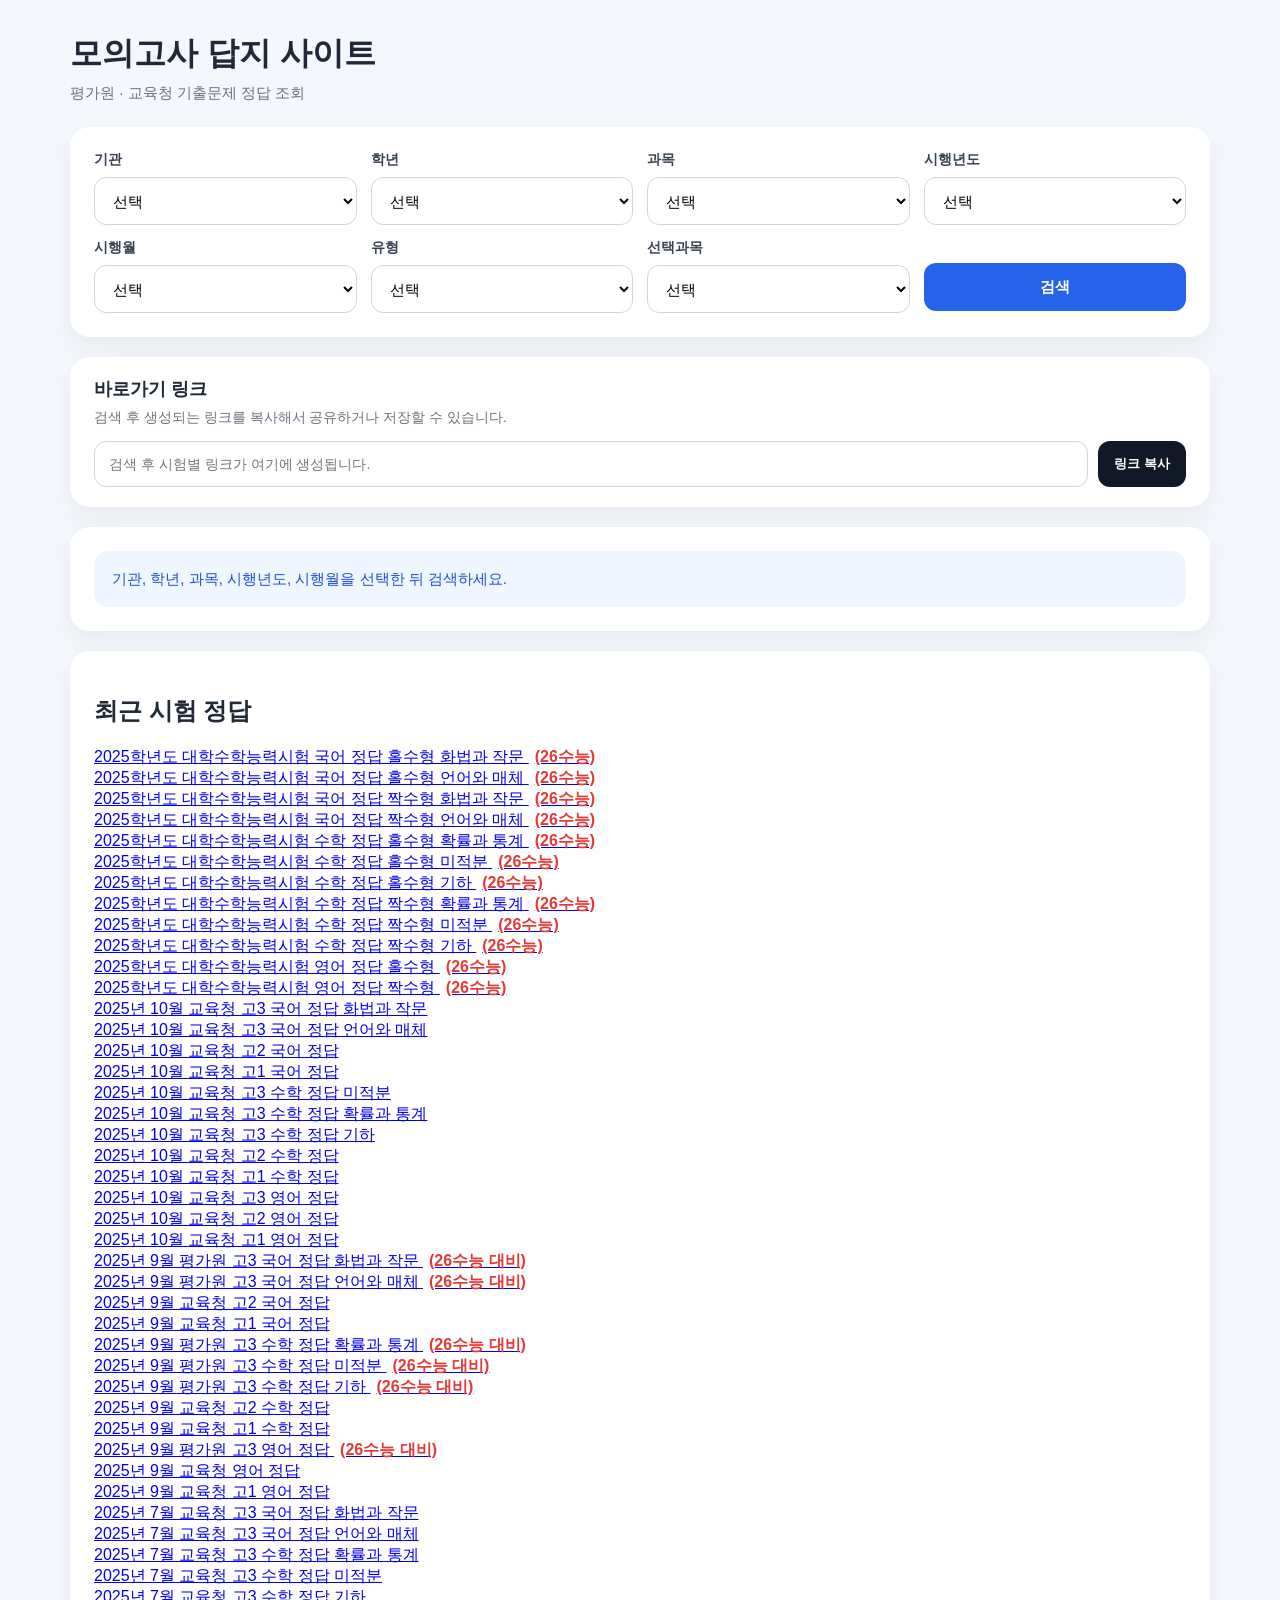
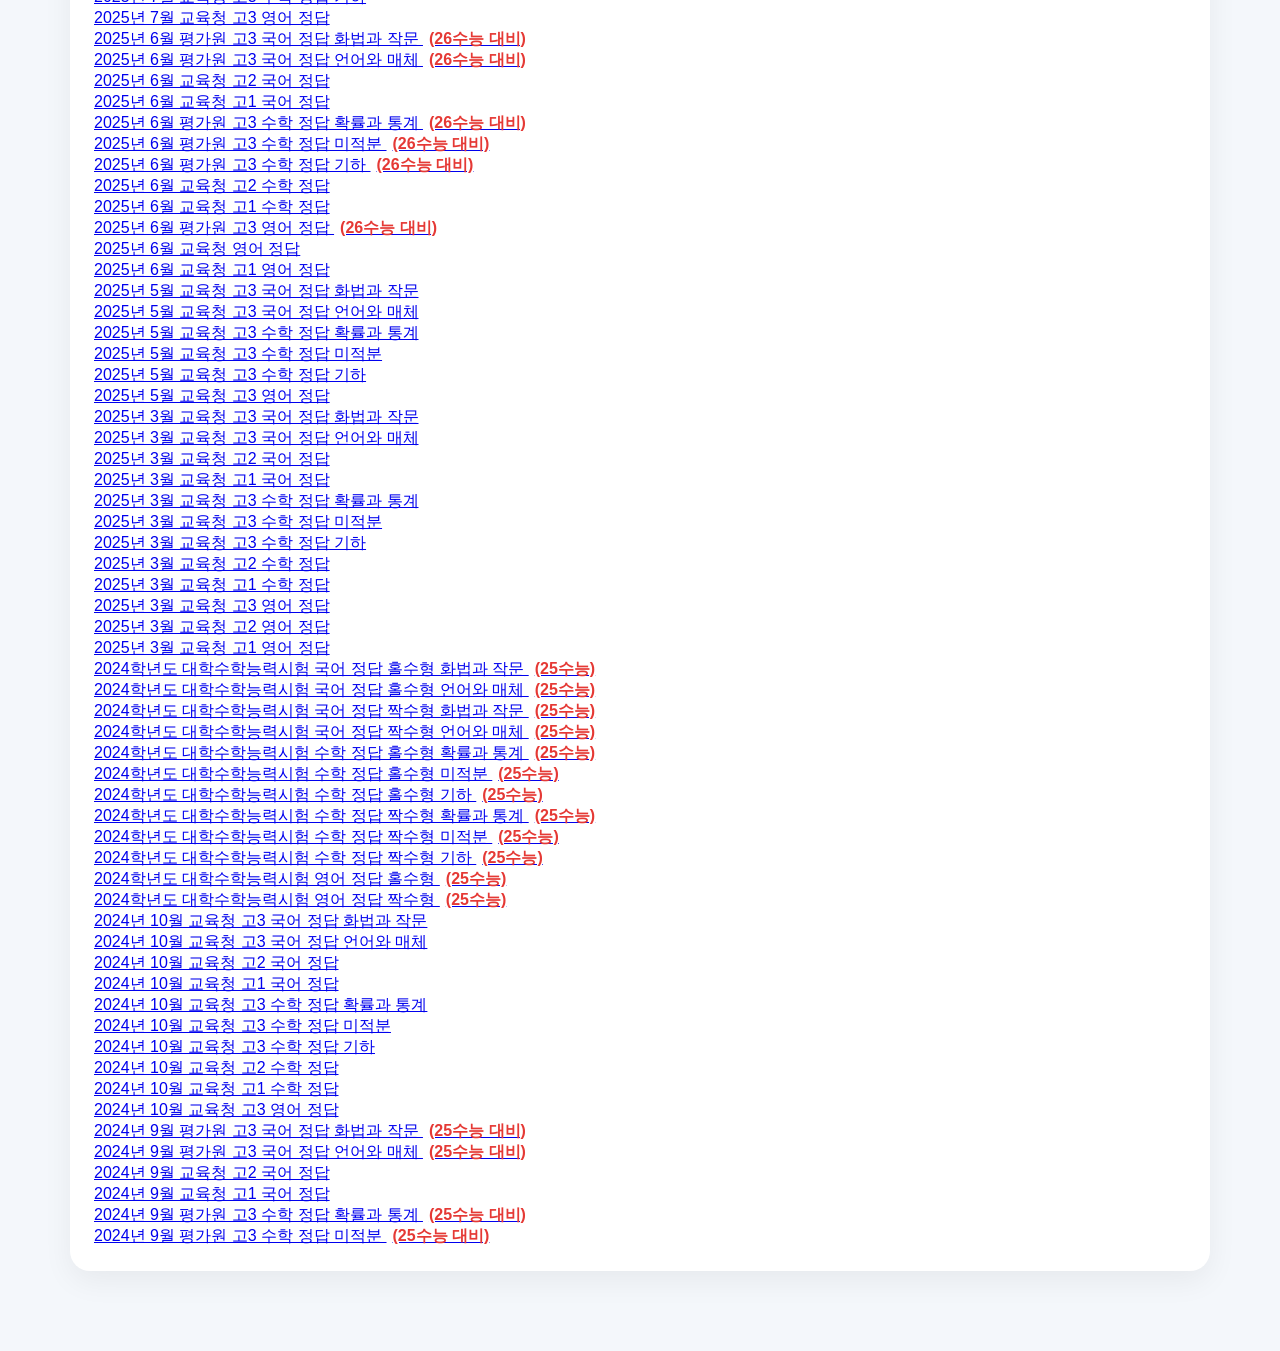
==== index.html @ f676b2b7 "결과 위로 보냄" ====
﻿<!DOCTYPE html>
<html lang="ko">
<head>
  <meta charset="UTF-8" />
  <meta http-equiv="Content-Type" content="text/html; charset=UTF-8" />
  <meta name="viewport" content="width=device-width, initial-scale=1.0" />

  <title>모의고사 답지 사이트</title>
  <meta
    id="metaDescription"
    name="description"
    content="평가원과 교육청 기출문제 정답을 과목, 학년, 시행년도, 시행월별로 확인할 수 있는 사이트"
  />
  <meta name="robots" content="index, follow" />

  <meta property="og:type" content="website" />
  <meta
    property="og:title"
    id="ogTitle"
    content="모의고사 답지 사이트"
  />
  <meta
    property="og:description"
    id="ogDescription"
    content="평가원과 교육청 기출문제 정답을 과목, 학년, 시행년도, 시행월별로 확인할 수 있는 사이트"
  />

  <link rel="stylesheet" href="/style.css" />
</head>
<body>
  <div class="container">
    <header class="header">
      <h1 id="siteTitle">모의고사 답지 사이트</h1>
      <p id="siteSubtitle">평가원 · 교육청 기출문제 정답 조회</p>
    </header>

    <section class="card">
      <div class="filter-grid">
        <div class="field">
          <label for="provider">기관</label>
          <select id="provider">
            <option value="">선택</option>
          </select>
        </div>

        <div class="field">
          <label for="grade">학년</label>
          <select id="grade">
            <option value="">선택</option>
          </select>
        </div>

        <div class="field">
          <label for="subject">과목</label>
          <select id="subject">
            <option value="">선택</option>
          </select>
        </div>

        <div class="field">
          <label for="year">시행년도</label>
          <select id="year">
            <option value="">선택</option>
          </select>
        </div>

        <div class="field">
          <label for="month">시행월</label>
          <select id="month">
            <option value="">선택</option>
          </select>
        </div>

        <div class="field hidden" id="paperTypeField">
          <label for="paperType">유형</label>
          <select id="paperType">
            <option value="">선택</option>
          </select>
        </div>

        <div class="field hidden" id="selectedSubjectField">
          <label for="selectedSubject">선택과목</label>
          <select id="selectedSubject">
            <option value="">선택</option>
          </select>
        </div>

        <div class="field button-field">
          <label>&nbsp;</label>
          <button id="searchBtn">검색</button>
        </div>
      </div>
    </section>

    <section class="card seo-card">
      <h2 class="seo-title">바로가기 링크</h2>
      <p class="seo-desc">
        검색 후 생성되는 링크를 복사해서 공유하거나 저장할 수 있습니다.
      </p>
      <div class="share-box">
        <input
          id="shareUrl"
          type="text"
          readonly
          placeholder="검색 후 시험별 링크가 여기에 생성됩니다."
        />
        <button id="copyUrlBtn" type="button">링크 복사</button>
      </div>
    </section>


    <section class="card">
      <div id="resultArea">
        <div class="message info">
          기관, 학년, 과목, 시행년도, 시행월을 선택한 뒤 검색하세요.
        </div>
      </div>
    </section>

    <section class="card">
      <h2>최근 시험 정답</h2>
      <div id="examLinksList"></div>
    </section>
  </div>

  <script src="/data/kor.js"></script>
  <script src="/data/math.js"></script>
  <script src="/data/eng.js"></script>

  <script src="/data/data.js"></script>
  <script src="/script.js"></script>
</body>
</html>
---- style.css ----
* {
  box-sizing: border-box;
}

body {
  margin: 0;
  font-family: Pretendard, "Noto Sans KR", Arial, sans-serif;
  background: #f4f7fb;
  color: #1f2937;
}

.container {
  max-width: 1180px;
  margin: 0 auto;
  padding: 32px 20px 60px;
}

.header {
  margin-bottom: 24px;
}

.header h1 {
  margin: 0 0 8px;
  font-size: 32px;
  font-weight: 800;
}

.header p {
  margin: 0;
  color: #6b7280;
  font-size: 15px;
}

.card {
  background: #fff;
  border-radius: 20px;
  box-shadow: 0 10px 30px rgba(0, 0, 0, 0.06);
  padding: 24px;
  margin-bottom: 20px;
}

.filter-grid {
  display: grid;
  grid-template-columns: repeat(4, minmax(0, 1fr));
  gap: 14px;
}

.field {
  display: flex;
  flex-direction: column;
  gap: 8px;
}

.field label {
  font-size: 14px;
  font-weight: 700;
  color: #374151;
}

.field select,
.field button {
  height: 48px;
  border-radius: 12px;
  border: 1px solid #d1d5db;
  padding: 0 14px;
  font-size: 15px;
  background: #fff;
}

.field select:focus,
.field button:focus {
  outline: none;
  border-color: #2563eb;
}

.button-field button {
  background: #2563eb;
  color: #fff;
  font-weight: 700;
  border: none;
  cursor: pointer;
  transition: background 0.2s ease;
}

.button-field button:hover {
  background: #1d4ed8;
}

.hidden {
  display: none !important;
}

.message {
  padding: 16px 18px;
  border-radius: 14px;
  font-size: 15px;
  line-height: 1.6;
}

.message.info {
  background: #eff6ff;
  color: #1d4ed8;
}

.message.error {
  background: #fef2f2;
  color: #dc2626;
}

.result-title {
  margin: 0 0 10px;
  font-size: 26px;
  font-weight: 800;
}

.result-subtitle {
  margin: 0 0 18px;
  color: #6b7280;
  font-size: 15px;
}

.meta {
  display: flex;
  flex-wrap: wrap;
  gap: 10px;
  margin-bottom: 20px;
}

.meta span {
  background: #eef2ff;
  color: #3730a3;
  padding: 8px 12px;
  border-radius: 999px;
  font-size: 14px;
  font-weight: 700;
}

.answer-section h3 {
  margin: 0 0 12px;
  font-size: 18px;
}

.answer-grid {
  display: grid;
  grid-template-columns: repeat(auto-fit, minmax(230px, 1fr));
  gap: 14px;
}

.answer-table-wrap {
  background: #f9fafb;
  border: 1px solid #e5e7eb;
  border-radius: 14px;
  padding: 12px;
}

table {
  width: 100%;
  border-collapse: collapse;
  table-layout: fixed;
}

th,
td {
  border: 1px solid #d1d5db;
  text-align: center;
  padding: 10px 6px;
  font-size: 14px;
}

th {
  background: #e5edff;
  font-weight: 800;
}

td {
  background: #fff;
  font-weight: 700;
}

.admin-box {
  margin-top: 20px;
  padding: 16px;
  background: #f9fafb;
  border: 1px dashed #cbd5e1;
  border-radius: 14px;
}

.admin-box h4 {
  margin: 0 0 10px;
  font-size: 16px;
}

.admin-box pre {
  margin: 0;
  white-space: pre-wrap;
  word-break: break-word;
  font-size: 13px;
  line-height: 1.6;
  color: #334155;
}

@media (max-width: 980px) {
  .filter-grid {
    grid-template-columns: repeat(2, minmax(0, 1fr));
  }
}

@media (max-width: 640px) {
  .filter-grid {
    grid-template-columns: 1fr;
  }

  .header h1 {
    font-size: 28px;
  }

  .result-title {
    font-size: 22px;
  }
}
.seo-card {
  padding-top: 20px;
  padding-bottom: 20px;
}

.seo-title {
  margin: 0 0 8px;
  font-size: 18px;
  font-weight: 800;
}

.seo-desc {
  margin: 0 0 14px;
  color: #6b7280;
  font-size: 14px;
}

.share-box {
  display: flex;
  gap: 10px;
  align-items: center;
}

.share-box input {
  flex: 1;
  height: 46px;
  border-radius: 12px;
  border: 1px solid #d1d5db;
  padding: 0 14px;
  font-size: 14px;
  background: #fff;
}

.share-box button {
  height: 46px;
  border: none;
  border-radius: 12px;
  padding: 0 16px;
  background: #111827;
  color: #fff;
  font-weight: 700;
  cursor: pointer;
}

.share-box button:hover {
  opacity: 0.92;
}

@media (max-width: 640px) {
  .share-box {
    flex-direction: column;
    align-items: stretch;
  }

  .share-box button {
    width: 100%;
  }
}

.exam-badge{
  color:#e53935;
  font-weight:700;
  margin-left:10px;
  font-size:0.9em;
}

.exam-badge-red {
  color: #e53935;
  font-weight: 600;
  margin-left: 6px;
}
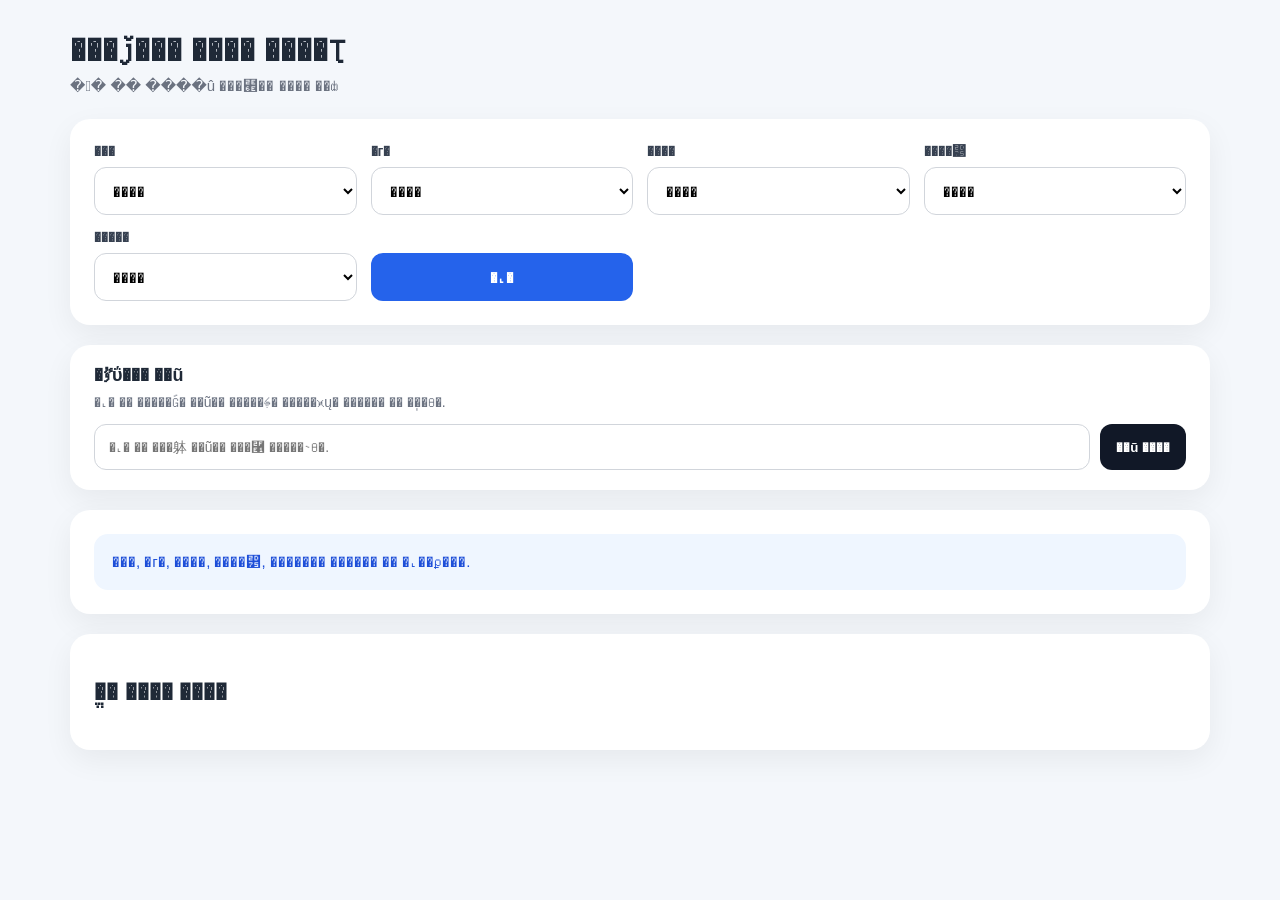
==== commit 9d106b46: "JSON-LD" ====
--- a/index.html
+++ b/index.html
@@ -1,133 +1,129 @@
-﻿<!DOCTYPE html>
+<!DOCTYPE html>
 <html lang="ko">
 <head>
   <meta charset="UTF-8" />
   <meta http-equiv="Content-Type" content="text/html; charset=UTF-8" />
   <meta name="viewport" content="width=device-width, initial-scale=1.0" />
 
-  <title>모의고사 답지 사이트</title>
+  <title>���ǰ��� ���� ����Ʈ</title>
   <meta
     id="metaDescription"
     name="description"
-    content="평가원과 교육청 기출문제 정답을 과목, 학년, 시행년도, 시행월별로 확인할 수 있는 사이트"
+    content="�򰡿��� ����û ���⹮�� ������ ����, �г�, ����⵵, ��������� Ȯ���� �� �ִ� ����Ʈ"
   />
   <meta name="robots" content="index, follow" />
 
   <meta property="og:type" content="website" />
+  <script id="structuredData" type="application/ld+json"></script>
   <meta
     property="og:title"
     id="ogTitle"
-    content="모의고사 답지 사이트"
+    content="���ǰ��� ���� ����Ʈ"
   />
   <meta
     property="og:description"
     id="ogDescription"
-    content="평가원과 교육청 기출문제 정답을 과목, 학년, 시행년도, 시행월별로 확인할 수 있는 사이트"
+    content="�򰡿��� ����û ���⹮�� ������ ����, �г�, ����⵵, ��������� Ȯ���� �� �ִ� ����Ʈ"
   />
 
-  <link rel="stylesheet" href="/style.css" />
+  <link rel="stylesheet" href="style.css" />
 </head>
 <body>
   <div class="container">
     <header class="header">
-      <h1 id="siteTitle">모의고사 답지 사이트</h1>
-      <p id="siteSubtitle">평가원 · 교육청 기출문제 정답 조회</p>
+      <h1 id="siteTitle">���ǰ��� ���� ����Ʈ</h1>
+      <p id="siteSubtitle">�򰡿� �� ����û ���⹮�� ���� ��ȸ</p>
     </header>
 
     <section class="card">
       <div class="filter-grid">
         <div class="field">
-          <label for="provider">기관</label>
+          <label for="provider">���</label>
           <select id="provider">
-            <option value="">선택</option>
+            <option value="">����</option>
           </select>
         </div>
 
         <div class="field">
-          <label for="grade">학년</label>
+          <label for="grade">�г�</label>
           <select id="grade">
-            <option value="">선택</option>
+            <option value="">����</option>
           </select>
         </div>
 
         <div class="field">
-          <label for="subject">과목</label>
+          <label for="subject">����</label>
           <select id="subject">
-            <option value="">선택</option>
+            <option value="">����</option>
           </select>
         </div>
 
         <div class="field">
-          <label for="year">시행년도</label>
+          <label for="year">����⵵</label>
           <select id="year">
-            <option value="">선택</option>
+            <option value="">����</option>
           </select>
         </div>
 
         <div class="field">
-          <label for="month">시행월</label>
+          <label for="month">�����</label>
           <select id="month">
-            <option value="">선택</option>
+            <option value="">����</option>
           </select>
         </div>
 
         <div class="field hidden" id="paperTypeField">
-          <label for="paperType">유형</label>
+          <label for="paperType">����</label>
           <select id="paperType">
-            <option value="">선택</option>
+            <option value="">����</option>
           </select>
         </div>
 
         <div class="field hidden" id="selectedSubjectField">
-          <label for="selectedSubject">선택과목</label>
+          <label for="selectedSubject">���ð���</label>
           <select id="selectedSubject">
-            <option value="">선택</option>
+            <option value="">����</option>
           </select>
         </div>
 
         <div class="field button-field">
           <label>&nbsp;</label>
-          <button id="searchBtn">검색</button>
+          <button id="searchBtn">�˻�</button>
         </div>
       </div>
     </section>
 
     <section class="card seo-card">
-      <h2 class="seo-title">바로가기 링크</h2>
+      <h2 class="seo-title">�ٷΰ��� ��ũ</h2>
       <p class="seo-desc">
-        검색 후 생성되는 링크를 복사해서 공유하거나 저장할 수 있습니다.
+        �˻� �� �����Ǵ� ��ũ�� �����ؼ� �����ϰų� ������ �� �ֽ��ϴ�.
       </p>
       <div class="share-box">
         <input
           id="shareUrl"
           type="text"
           readonly
-          placeholder="검색 후 시험별 링크가 여기에 생성됩니다."
+          placeholder="�˻� �� ���躰 ��ũ�� ���⿡ �����˴ϴ�."
         />
-        <button id="copyUrlBtn" type="button">링크 복사</button>
+        <button id="copyUrlBtn" type="button">��ũ ����</button>
       </div>
     </section>
-
 
     <section class="card">
       <div id="resultArea">
         <div class="message info">
-          기관, 학년, 과목, 시행년도, 시행월을 선택한 뒤 검색하세요.
+          ���, �г�, ����, ����⵵, ������� ������ �� �˻��ϼ���.
         </div>
       </div>
     </section>
 
     <section class="card">
-      <h2>최근 시험 정답</h2>
+      <h2>�ֱ� ���� ����</h2>
       <div id="examLinksList"></div>
     </section>
   </div>
 
-  <script src="/data/kor.js"></script>
-  <script src="/data/math.js"></script>
-  <script src="/data/eng.js"></script>
-
-  <script src="/data/data.js"></script>
-  <script src="/script.js"></script>
+  <script src="data.js"></script>
+  <script src="script.js"></script>
 </body>
 </html>
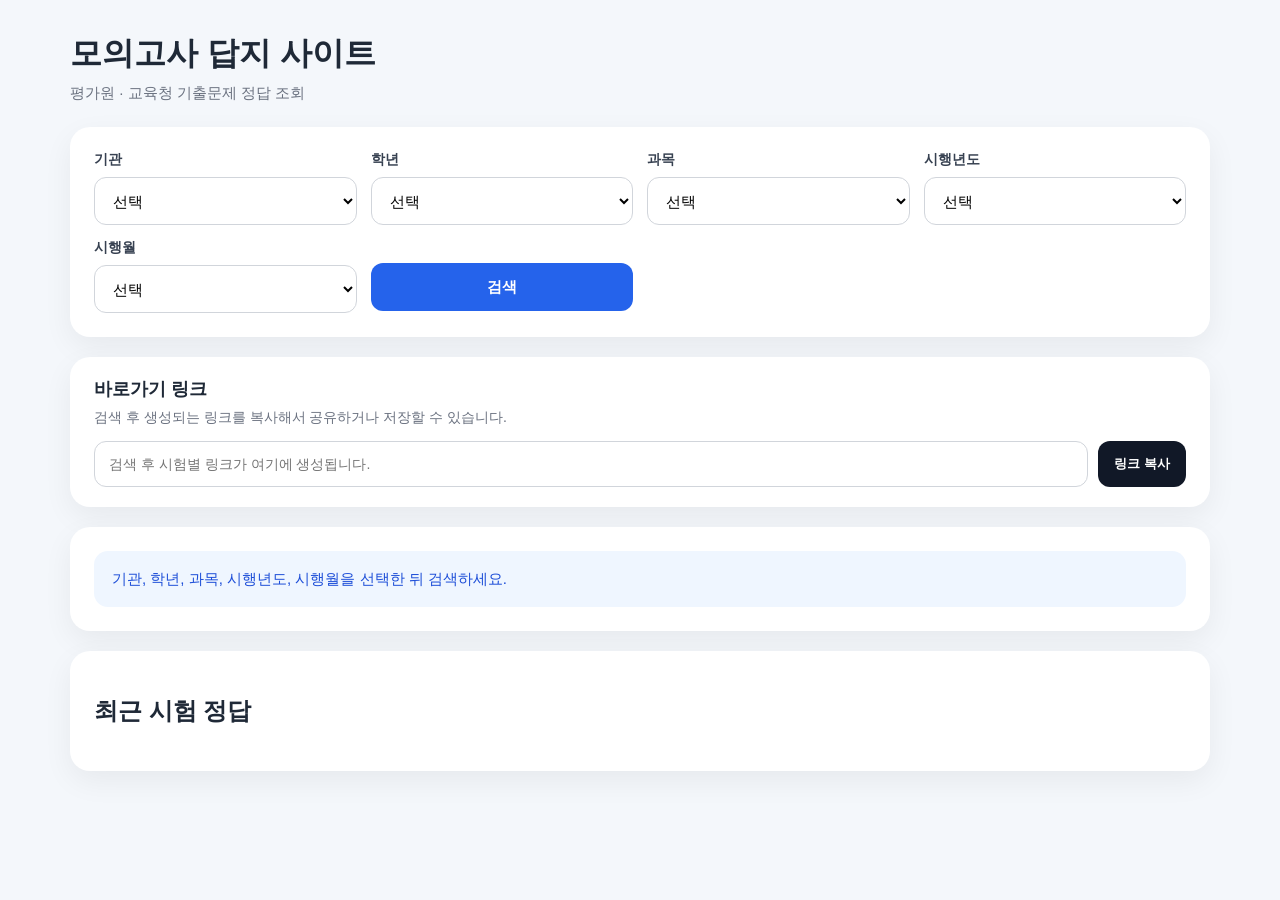
==== commit 8eb19b5e: "글자 깨짐 완화" ====
--- a/index.html
+++ b/index.html
@@ -1,15 +1,15 @@
-<!DOCTYPE html>
+﻿<!DOCTYPE html>
 <html lang="ko">
 <head>
   <meta charset="UTF-8" />
   <meta http-equiv="Content-Type" content="text/html; charset=UTF-8" />
   <meta name="viewport" content="width=device-width, initial-scale=1.0" />
 
-  <title>���ǰ��� ���� ����Ʈ</title>
+  <title>모의고사 답지 사이트</title>
   <meta
     id="metaDescription"
     name="description"
-    content="�򰡿��� ����û ���⹮�� ������ ����, �г�, ����⵵, ��������� Ȯ���� �� �ִ� ����Ʈ"
+    content="평가원과 교육청 기출문제 정답을 과목, 학년, 시행년도, 시행월별로 확인할 수 있는 사이트"
   />
   <meta name="robots" content="index, follow" />
 
@@ -18,12 +18,12 @@
   <meta
     property="og:title"
     id="ogTitle"
-    content="���ǰ��� ���� ����Ʈ"
+    content="모의고사 답지 사이트"
   />
   <meta
     property="og:description"
     id="ogDescription"
-    content="�򰡿��� ����û ���⹮�� ������ ����, �г�, ����⵵, ��������� Ȯ���� �� �ִ� ����Ʈ"
+    content="평가원과 교육청 기출문제 정답을 과목, 학년, 시행년도, 시행월별로 확인할 수 있는 사이트"
   />
 
   <link rel="stylesheet" href="style.css" />
@@ -31,94 +31,94 @@
 <body>
   <div class="container">
     <header class="header">
-      <h1 id="siteTitle">���ǰ��� ���� ����Ʈ</h1>
-      <p id="siteSubtitle">�򰡿� �� ����û ���⹮�� ���� ��ȸ</p>
+      <h1 id="siteTitle">모의고사 답지 사이트</h1>
+      <p id="siteSubtitle">평가원 · 교육청 기출문제 정답 조회</p>
     </header>
 
     <section class="card">
       <div class="filter-grid">
         <div class="field">
-          <label for="provider">���</label>
+          <label for="provider">기관</label>
           <select id="provider">
-            <option value="">����</option>
+            <option value="">선택</option>
           </select>
         </div>
 
         <div class="field">
-          <label for="grade">�г�</label>
+          <label for="grade">학년</label>
           <select id="grade">
-            <option value="">����</option>
+            <option value="">선택</option>
           </select>
         </div>
 
         <div class="field">
-          <label for="subject">����</label>
+          <label for="subject">과목</label>
           <select id="subject">
-            <option value="">����</option>
+            <option value="">선택</option>
           </select>
         </div>
 
         <div class="field">
-          <label for="year">����⵵</label>
+          <label for="year">시행년도</label>
           <select id="year">
-            <option value="">����</option>
+            <option value="">선택</option>
           </select>
         </div>
 
         <div class="field">
-          <label for="month">�����</label>
+          <label for="month">시행월</label>
           <select id="month">
-            <option value="">����</option>
+            <option value="">선택</option>
           </select>
         </div>
 
         <div class="field hidden" id="paperTypeField">
-          <label for="paperType">����</label>
+          <label for="paperType">유형</label>
           <select id="paperType">
-            <option value="">����</option>
+            <option value="">선택</option>
           </select>
         </div>
 
         <div class="field hidden" id="selectedSubjectField">
-          <label for="selectedSubject">���ð���</label>
+          <label for="selectedSubject">선택과목</label>
           <select id="selectedSubject">
-            <option value="">����</option>
+            <option value="">선택</option>
           </select>
         </div>
 
         <div class="field button-field">
           <label>&nbsp;</label>
-          <button id="searchBtn">�˻�</button>
+          <button id="searchBtn">검색</button>
         </div>
       </div>
     </section>
 
     <section class="card seo-card">
-      <h2 class="seo-title">�ٷΰ��� ��ũ</h2>
+      <h2 class="seo-title">바로가기 링크</h2>
       <p class="seo-desc">
-        �˻� �� �����Ǵ� ��ũ�� �����ؼ� �����ϰų� ������ �� �ֽ��ϴ�.
+        검색 후 생성되는 링크를 복사해서 공유하거나 저장할 수 있습니다.
       </p>
       <div class="share-box">
         <input
           id="shareUrl"
           type="text"
           readonly
-          placeholder="�˻� �� ���躰 ��ũ�� ���⿡ �����˴ϴ�."
+          placeholder="검색 후 시험별 링크가 여기에 생성됩니다."
         />
-        <button id="copyUrlBtn" type="button">��ũ ����</button>
+        <button id="copyUrlBtn" type="button">링크 복사</button>
       </div>
     </section>
 
     <section class="card">
       <div id="resultArea">
         <div class="message info">
-          ���, �г�, ����, ����⵵, ������� ������ �� �˻��ϼ���.
+          기관, 학년, 과목, 시행년도, 시행월을 선택한 뒤 검색하세요.
         </div>
       </div>
     </section>
 
     <section class="card">
-      <h2>�ֱ� ���� ����</h2>
+      <h2>최근 시험 정답</h2>
       <div id="examLinksList"></div>
     </section>
   </div>
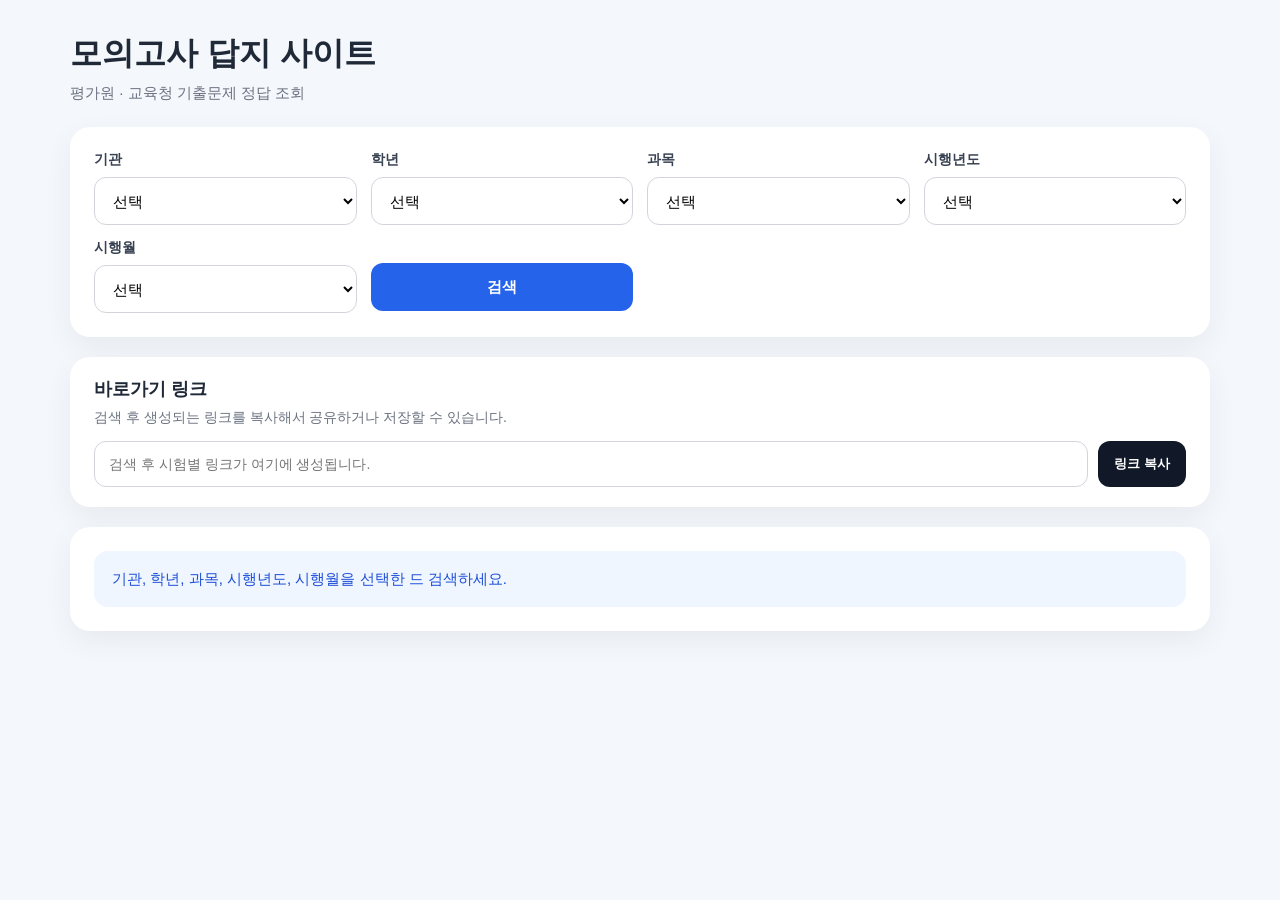
==== commit 11765b1c: "선택지 안보이는 문제" ====
--- a/index.html
+++ b/index.html
@@ -5,25 +5,24 @@
   <meta http-equiv="Content-Type" content="text/html; charset=UTF-8" />
   <meta name="viewport" content="width=device-width, initial-scale=1.0" />
 
-  <title>모의고사 답지 사이트</title>
+  <title>&#47784;&#51032;&#44256;&#49324; &#45813;&#51648; &#49324;&#51060;&#53944;</title>
   <meta
     id="metaDescription"
     name="description"
-    content="평가원과 교육청 기출문제 정답을 과목, 학년, 시행년도, 시행월별로 확인할 수 있는 사이트"
+    content="&#54217;&#44032;&#50896;&#44284; &#44368;&#50977;&#52397; &#44592;&#52636;&#47928;&#51228; &#51221;&#45813;&#51012; &#44284;&#47785;, &#54617;&#45380;, &#49884;&#54665;&#45380;&#46020;, &#49884;&#54665;&#50900;&#48324;&#47196; &#54869;&#51064;&#54624; &#49688; &#51080;&#45716; &#49324;&#51060;&#53944;"
   />
   <meta name="robots" content="index, follow" />
 
   <meta property="og:type" content="website" />
-  <script id="structuredData" type="application/ld+json"></script>
   <meta
     property="og:title"
     id="ogTitle"
-    content="모의고사 답지 사이트"
+    content="&#47784;&#51032;&#44256;&#49324; &#45813;&#51648; &#49324;&#51060;&#53944;"
   />
   <meta
     property="og:description"
     id="ogDescription"
-    content="평가원과 교육청 기출문제 정답을 과목, 학년, 시행년도, 시행월별로 확인할 수 있는 사이트"
+    content="&#54217;&#44032;&#50896;&#44284; &#44368;&#50977;&#52397; &#44592;&#52636;&#47928;&#51228; &#51221;&#45813;&#51012; &#44284;&#47785;, &#54617;&#45380;, &#49884;&#54665;&#45380;&#46020;, &#49884;&#54665;&#50900;&#48324;&#47196; &#54869;&#51064;&#54624; &#49688; &#51080;&#45716; &#49324;&#51060;&#53944;"
   />
 
   <link rel="stylesheet" href="style.css" />
@@ -31,98 +30,96 @@
 <body>
   <div class="container">
     <header class="header">
-      <h1 id="siteTitle">모의고사 답지 사이트</h1>
-      <p id="siteSubtitle">평가원 · 교육청 기출문제 정답 조회</p>
+      <h1 id="siteTitle">&#47784;&#51032;&#44256;&#49324; &#45813;&#51648; &#49324;&#51060;&#53944;</h1>
+      <p id="siteSubtitle">&#54217;&#44032;&#50896; &#183; &#44368;&#50977;&#52397; &#44592;&#52636;&#47928;&#51228; &#51221;&#45813; &#51312;&#54924;</p>
     </header>
 
     <section class="card">
       <div class="filter-grid">
         <div class="field">
-          <label for="provider">기관</label>
+          <label for="provider">&#44592;&#44288;</label>
           <select id="provider">
-            <option value="">선택</option>
+            <option value="">&#49440;&#53469;</option>
           </select>
         </div>
 
         <div class="field">
-          <label for="grade">학년</label>
+          <label for="grade">&#54617;&#45380;</label>
           <select id="grade">
-            <option value="">선택</option>
+            <option value="">&#49440;&#53469;</option>
           </select>
         </div>
 
         <div class="field">
-          <label for="subject">과목</label>
+          <label for="subject">&#44284;&#47785;</label>
           <select id="subject">
-            <option value="">선택</option>
+            <option value="">&#49440;&#53469;</option>
           </select>
         </div>
 
         <div class="field">
-          <label for="year">시행년도</label>
+          <label for="year">&#49884;&#54665;&#45380;&#46020;</label>
           <select id="year">
-            <option value="">선택</option>
+            <option value="">&#49440;&#53469;</option>
           </select>
         </div>
 
         <div class="field">
-          <label for="month">시행월</label>
+          <label for="month">&#49884;&#54665;&#50900;</label>
           <select id="month">
-            <option value="">선택</option>
+            <option value="">&#49440;&#53469;</option>
           </select>
         </div>
 
         <div class="field hidden" id="paperTypeField">
-          <label for="paperType">유형</label>
+          <label for="paperType">&#50976;&#54805;</label>
           <select id="paperType">
-            <option value="">선택</option>
+            <option value="">&#49440;&#53469;</option>
           </select>
         </div>
 
         <div class="field hidden" id="selectedSubjectField">
-          <label for="selectedSubject">선택과목</label>
+          <label for="selectedSubject">&#49440;&#53469;&#44284;&#47785;</label>
           <select id="selectedSubject">
-            <option value="">선택</option>
+            <option value="">&#49440;&#53469;</option>
           </select>
         </div>
 
         <div class="field button-field">
           <label>&nbsp;</label>
-          <button id="searchBtn">검색</button>
+          <button id="searchBtn">&#44160;&#49353;</button>
         </div>
       </div>
     </section>
 
     <section class="card seo-card">
-      <h2 class="seo-title">바로가기 링크</h2>
+      <h2 class="seo-title">&#48148;&#47196;&#44032;&#44592; &#47553;&#53356;</h2>
       <p class="seo-desc">
-        검색 후 생성되는 링크를 복사해서 공유하거나 저장할 수 있습니다.
+        &#44160;&#49353; &#54980; &#49373;&#49457;&#46104;&#45716; &#47553;&#53356;&#47484; &#48373;&#49324;&#54644;&#49436; &#44277;&#50976;&#54616;&#44144;&#45208; &#51200;&#51109;&#54624; &#49688; &#51080;&#49845;&#45768;&#45796;.
       </p>
       <div class="share-box">
         <input
           id="shareUrl"
           type="text"
           readonly
-          placeholder="검색 후 시험별 링크가 여기에 생성됩니다."
+          placeholder="&#44160;&#49353; &#54980; &#49884;&#54744;&#48324; &#47553;&#53356;&#44032; &#50668;&#44592;&#50640; &#49373;&#49457;&#46121;&#45768;&#45796;."
         />
-        <button id="copyUrlBtn" type="button">링크 복사</button>
+        <button id="copyUrlBtn" type="button">&#47553;&#53356; &#48373;&#49324;</button>
       </div>
     </section>
 
     <section class="card">
       <div id="resultArea">
         <div class="message info">
-          기관, 학년, 과목, 시행년도, 시행월을 선택한 뒤 검색하세요.
+          &#44592;&#44288;, &#54617;&#45380;, &#44284;&#47785;, &#49884;&#54665;&#45380;&#46020;, &#49884;&#54665;&#50900;&#51012; &#49440;&#53469;&#54620; &#46300; &#44160;&#49353;&#54616;&#49464;&#50836;.
         </div>
       </div>
     </section>
-
-    <section class="card">
-      <h2>최근 시험 정답</h2>
-      <div id="examLinksList"></div>
-    </section>
   </div>
 
+  <script src="korData.js"></script>
+  <script src="mathData.js"></script>
+  <script src="engData.js"></script>
   <script src="data.js"></script>
   <script src="script.js"></script>
 </body>
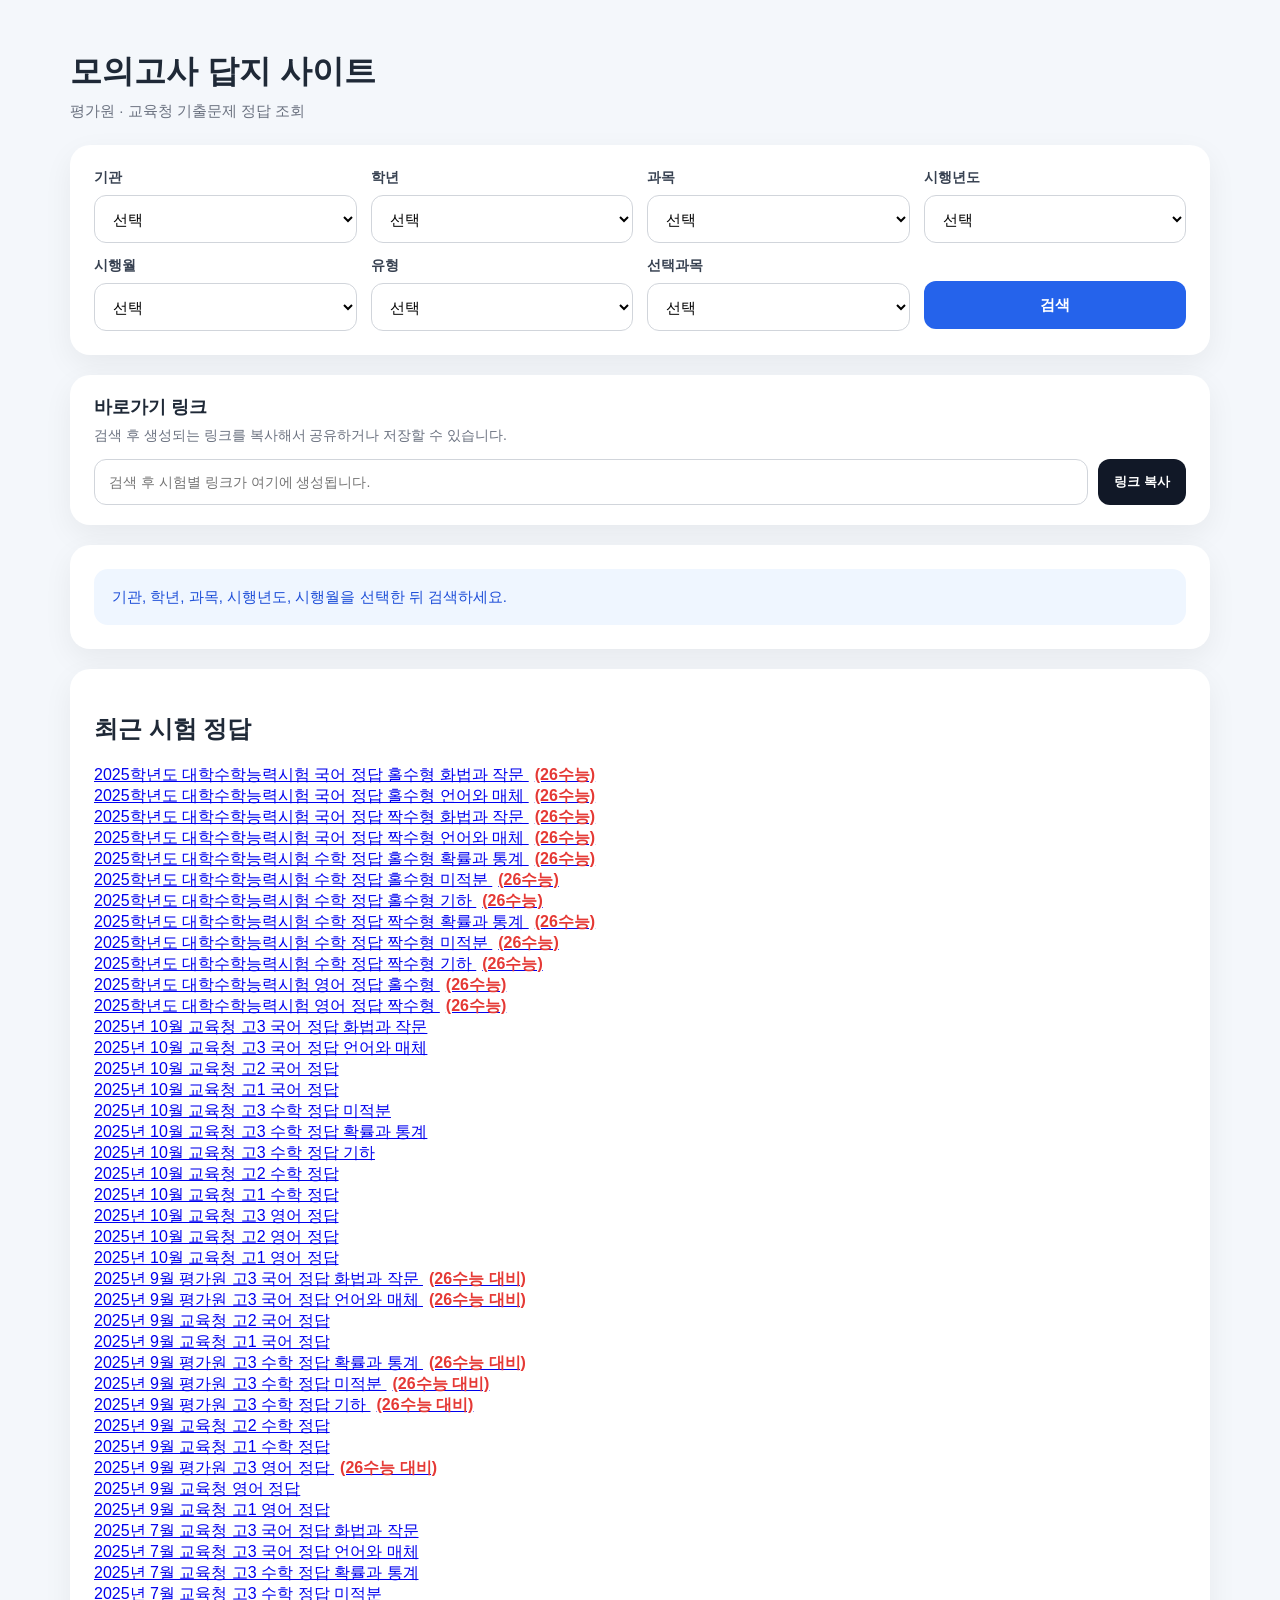
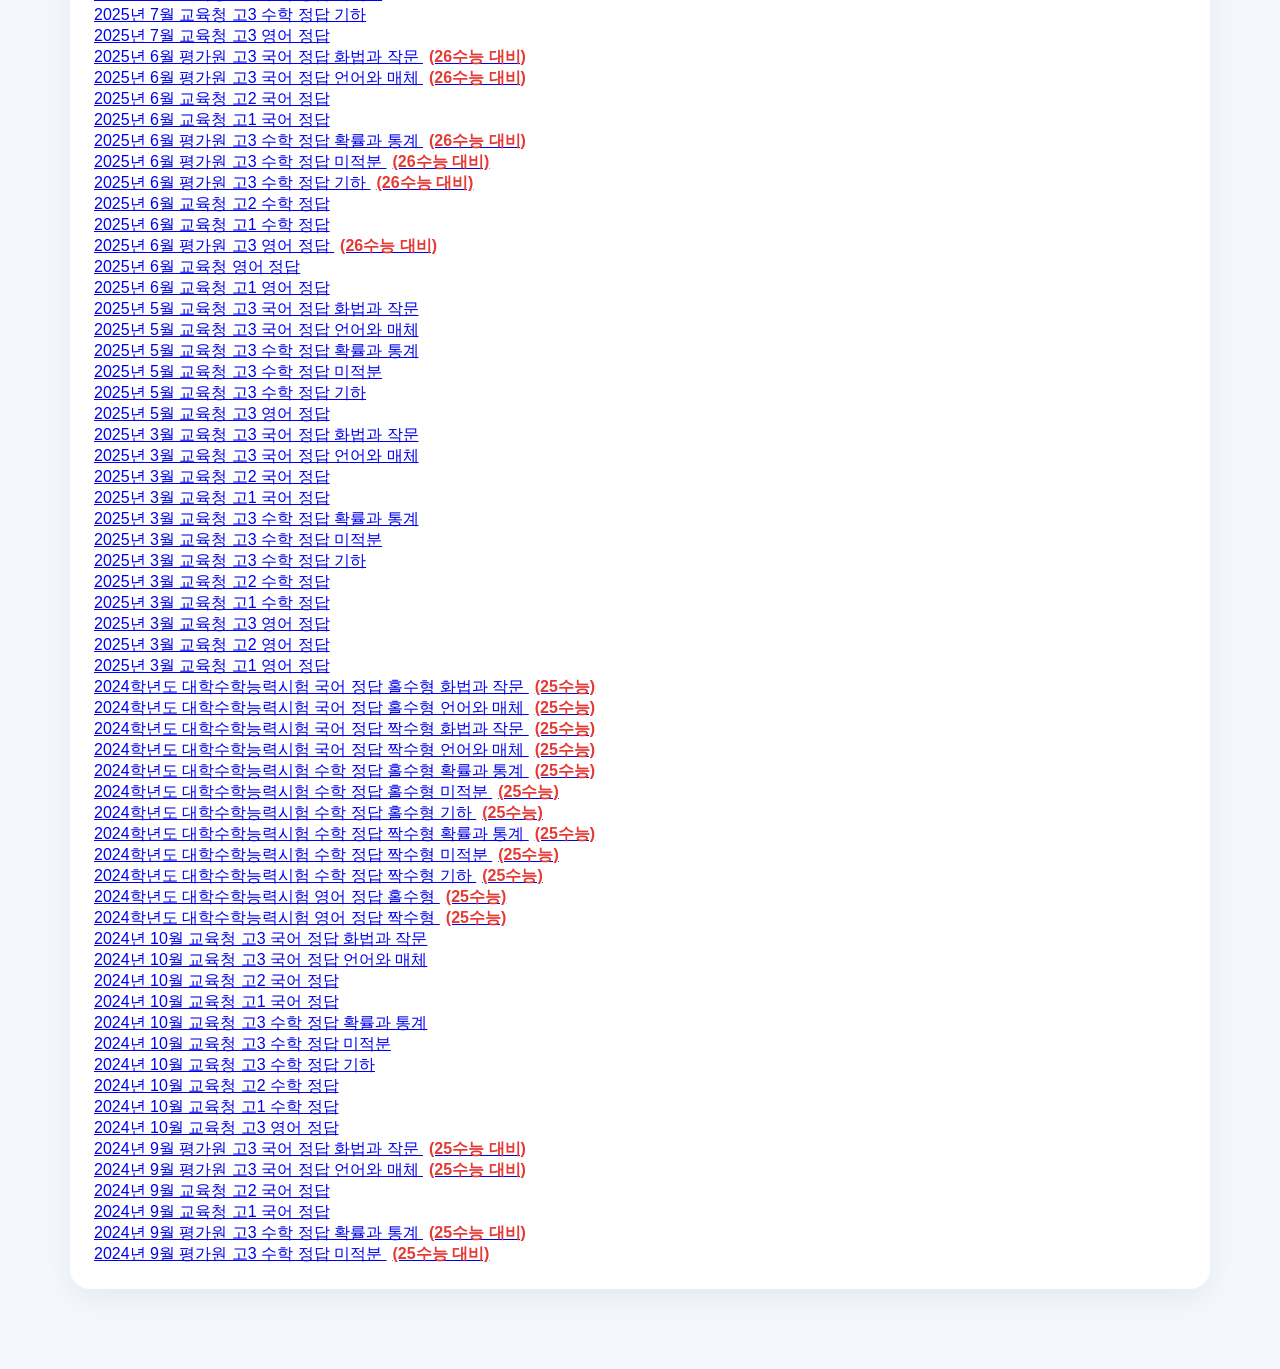
==== commit 14e0785b: "복구 제발" ====
--- a/index.html
+++ b/index.html
@@ -1,15 +1,15 @@
-﻿<!DOCTYPE html>
+﻿﻿<!DOCTYPE html>
 <html lang="ko">
 <head>
   <meta charset="UTF-8" />
   <meta http-equiv="Content-Type" content="text/html; charset=UTF-8" />
   <meta name="viewport" content="width=device-width, initial-scale=1.0" />
 
-  <title>&#47784;&#51032;&#44256;&#49324; &#45813;&#51648; &#49324;&#51060;&#53944;</title>
+  <title>모의고사 답지 사이트</title>
   <meta
     id="metaDescription"
     name="description"
-    content="&#54217;&#44032;&#50896;&#44284; &#44368;&#50977;&#52397; &#44592;&#52636;&#47928;&#51228; &#51221;&#45813;&#51012; &#44284;&#47785;, &#54617;&#45380;, &#49884;&#54665;&#45380;&#46020;, &#49884;&#54665;&#50900;&#48324;&#47196; &#54869;&#51064;&#54624; &#49688; &#51080;&#45716; &#49324;&#51060;&#53944;"
+    content="평가원과 교육청 기출문제 정답을 과목, 학년, 시행년도, 시행월별로 확인할 수 있는 사이트"
   />
   <meta name="robots" content="index, follow" />
 
@@ -17,110 +17,117 @@
   <meta
     property="og:title"
     id="ogTitle"
-    content="&#47784;&#51032;&#44256;&#49324; &#45813;&#51648; &#49324;&#51060;&#53944;"
+    content="모의고사 답지 사이트"
   />
   <meta
     property="og:description"
     id="ogDescription"
-    content="&#54217;&#44032;&#50896;&#44284; &#44368;&#50977;&#52397; &#44592;&#52636;&#47928;&#51228; &#51221;&#45813;&#51012; &#44284;&#47785;, &#54617;&#45380;, &#49884;&#54665;&#45380;&#46020;, &#49884;&#54665;&#50900;&#48324;&#47196; &#54869;&#51064;&#54624; &#49688; &#51080;&#45716; &#49324;&#51060;&#53944;"
+    content="평가원과 교육청 기출문제 정답을 과목, 학년, 시행년도, 시행월별로 확인할 수 있는 사이트"
   />
 
-  <link rel="stylesheet" href="style.css" />
+  <link rel="stylesheet" href="/style.css" />
 </head>
 <body>
   <div class="container">
     <header class="header">
-      <h1 id="siteTitle">&#47784;&#51032;&#44256;&#49324; &#45813;&#51648; &#49324;&#51060;&#53944;</h1>
-      <p id="siteSubtitle">&#54217;&#44032;&#50896; &#183; &#44368;&#50977;&#52397; &#44592;&#52636;&#47928;&#51228; &#51221;&#45813; &#51312;&#54924;</p>
+      <h1 id="siteTitle">모의고사 답지 사이트</h1>
+      <p id="siteSubtitle">평가원 · 교육청 기출문제 정답 조회</p>
     </header>
 
     <section class="card">
       <div class="filter-grid">
         <div class="field">
-          <label for="provider">&#44592;&#44288;</label>
+          <label for="provider">기관</label>
           <select id="provider">
-            <option value="">&#49440;&#53469;</option>
+            <option value="">선택</option>
           </select>
         </div>
 
         <div class="field">
-          <label for="grade">&#54617;&#45380;</label>
+          <label for="grade">학년</label>
           <select id="grade">
-            <option value="">&#49440;&#53469;</option>
+            <option value="">선택</option>
           </select>
         </div>
 
         <div class="field">
-          <label for="subject">&#44284;&#47785;</label>
+          <label for="subject">과목</label>
           <select id="subject">
-            <option value="">&#49440;&#53469;</option>
+            <option value="">선택</option>
           </select>
         </div>
 
         <div class="field">
-          <label for="year">&#49884;&#54665;&#45380;&#46020;</label>
+          <label for="year">시행년도</label>
           <select id="year">
-            <option value="">&#49440;&#53469;</option>
+            <option value="">선택</option>
           </select>
         </div>
 
         <div class="field">
-          <label for="month">&#49884;&#54665;&#50900;</label>
+          <label for="month">시행월</label>
           <select id="month">
-            <option value="">&#49440;&#53469;</option>
+            <option value="">선택</option>
           </select>
         </div>
 
         <div class="field hidden" id="paperTypeField">
-          <label for="paperType">&#50976;&#54805;</label>
+          <label for="paperType">유형</label>
           <select id="paperType">
-            <option value="">&#49440;&#53469;</option>
+            <option value="">선택</option>
           </select>
         </div>
 
         <div class="field hidden" id="selectedSubjectField">
-          <label for="selectedSubject">&#49440;&#53469;&#44284;&#47785;</label>
+          <label for="selectedSubject">선택과목</label>
           <select id="selectedSubject">
-            <option value="">&#49440;&#53469;</option>
+            <option value="">선택</option>
           </select>
         </div>
 
         <div class="field button-field">
           <label>&nbsp;</label>
-          <button id="searchBtn">&#44160;&#49353;</button>
+          <button id="searchBtn">검색</button>
         </div>
       </div>
     </section>
 
     <section class="card seo-card">
-      <h2 class="seo-title">&#48148;&#47196;&#44032;&#44592; &#47553;&#53356;</h2>
+      <h2 class="seo-title">바로가기 링크</h2>
       <p class="seo-desc">
-        &#44160;&#49353; &#54980; &#49373;&#49457;&#46104;&#45716; &#47553;&#53356;&#47484; &#48373;&#49324;&#54644;&#49436; &#44277;&#50976;&#54616;&#44144;&#45208; &#51200;&#51109;&#54624; &#49688; &#51080;&#49845;&#45768;&#45796;.
+        검색 후 생성되는 링크를 복사해서 공유하거나 저장할 수 있습니다.
       </p>
       <div class="share-box">
         <input
           id="shareUrl"
           type="text"
           readonly
-          placeholder="&#44160;&#49353; &#54980; &#49884;&#54744;&#48324; &#47553;&#53356;&#44032; &#50668;&#44592;&#50640; &#49373;&#49457;&#46121;&#45768;&#45796;."
+          placeholder="검색 후 시험별 링크가 여기에 생성됩니다."
         />
-        <button id="copyUrlBtn" type="button">&#47553;&#53356; &#48373;&#49324;</button>
+        <button id="copyUrlBtn" type="button">링크 복사</button>
+      </div>
+    </section>
+
+
+    <section class="card">
+      <div id="resultArea">
+        <div class="message info">
+          기관, 학년, 과목, 시행년도, 시행월을 선택한 뒤 검색하세요.
+        </div>
       </div>
     </section>
 
     <section class="card">
-      <div id="resultArea">
-        <div class="message info">
-          &#44592;&#44288;, &#54617;&#45380;, &#44284;&#47785;, &#49884;&#54665;&#45380;&#46020;, &#49884;&#54665;&#50900;&#51012; &#49440;&#53469;&#54620; &#46300; &#44160;&#49353;&#54616;&#49464;&#50836;.
-        </div>
-      </div>
+      <h2>최근 시험 정답</h2>
+      <div id="examLinksList"></div>
     </section>
   </div>
 
-  <script src="korData.js"></script>
-  <script src="mathData.js"></script>
-  <script src="engData.js"></script>
-  <script src="data.js"></script>
-  <script src="script.js"></script>
+  <script src="/data/kor.js"></script>
+  <script src="/data/math.js"></script>
+  <script src="/data/eng.js"></script>
+
+  <script src="/data/data.js"></script>
+  <script src="/script.js"></script>
 </body>
 </html>
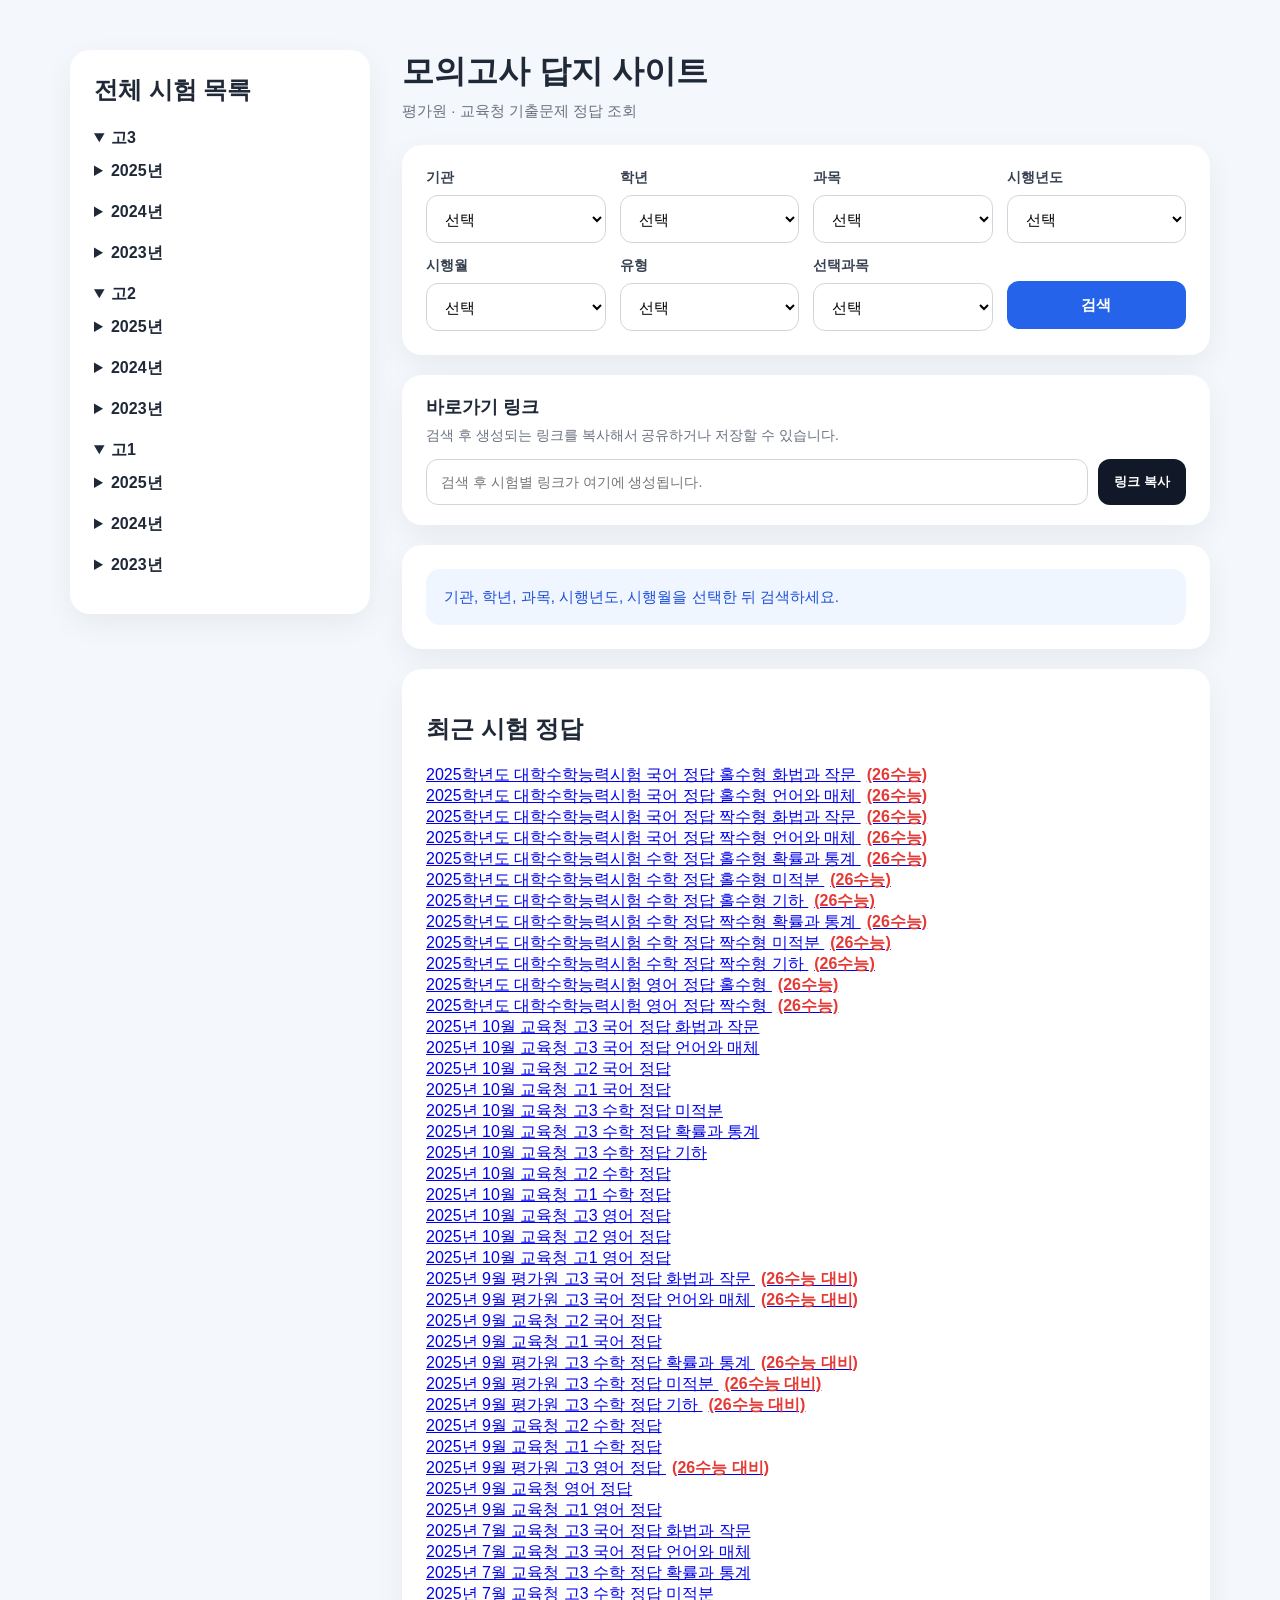
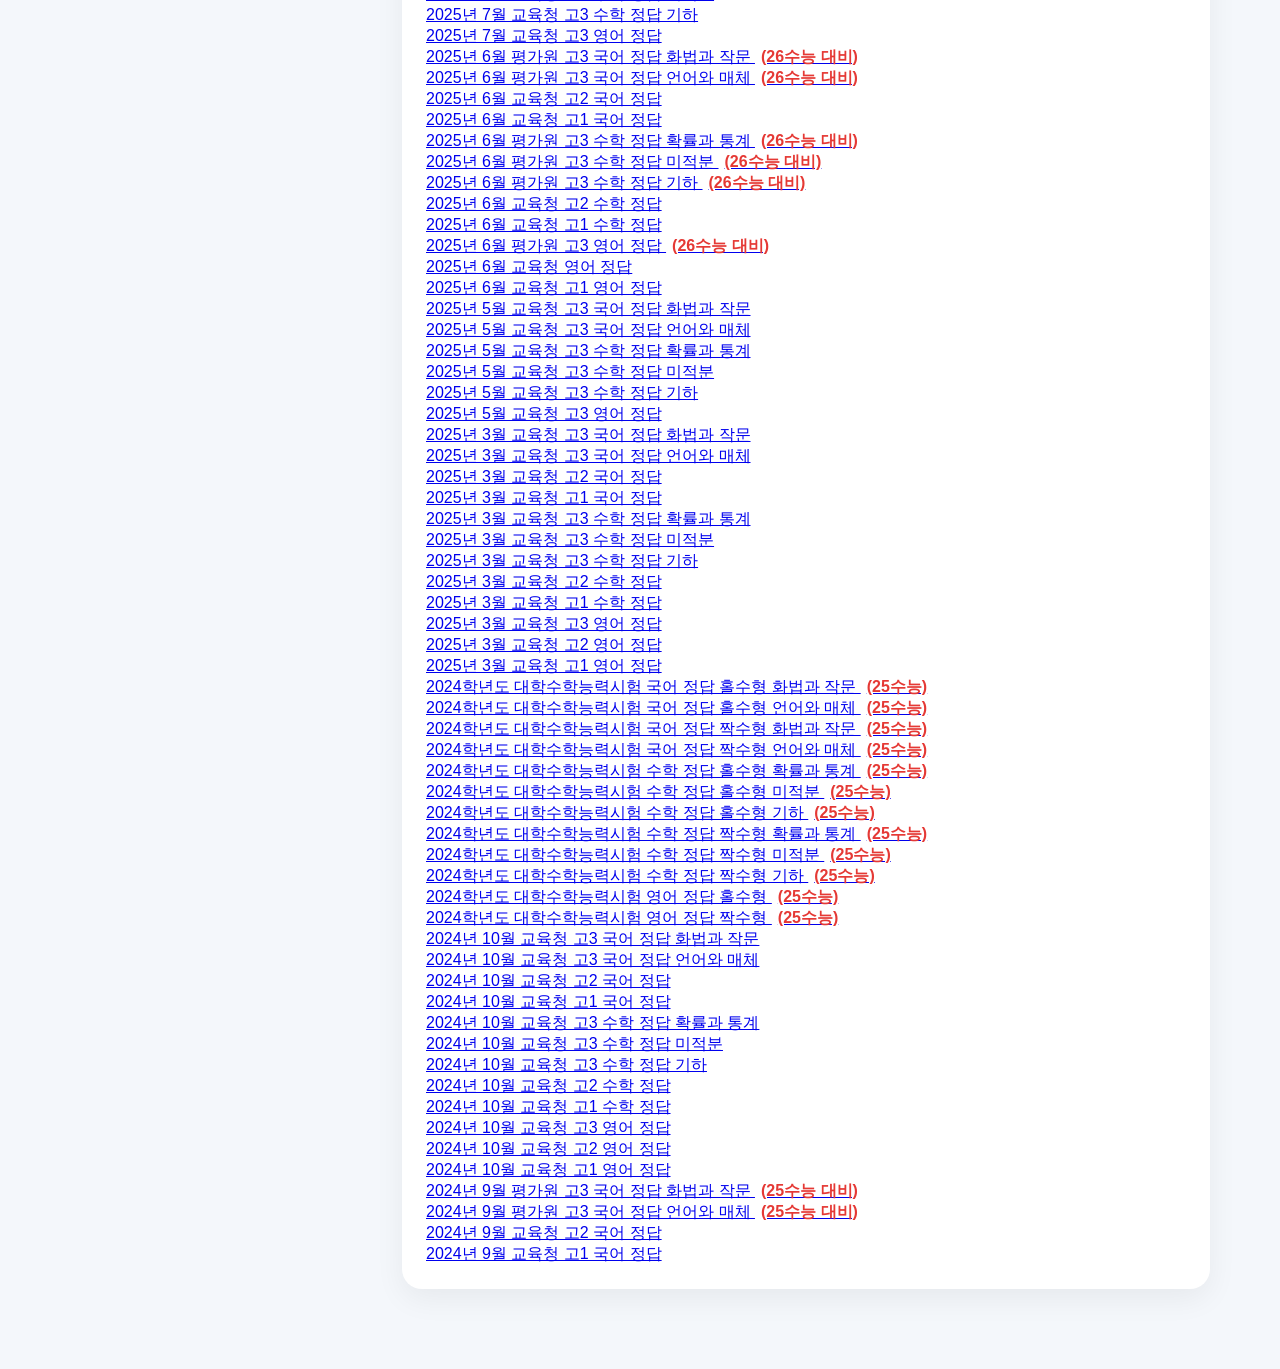
==== commit 2079e962: "전체목록 시도" ====
--- a/index.html
+++ b/index.html
@@ -29,6 +29,12 @@
 </head>
 <body>
   <div class="container">
+  <div class="layout"> <!-- 전체목록 -->
+   <aside class="sidebar card"> <!-- 전체목록 -->
+    <h2 class="sidebar-title">전체 시험 목록</h2> <!-- 전체목록 -->
+    <div id="examTree"></div> <!-- 전체목록 -->
+  </aside> <!-- 전체목록 -->
+  <main class="main-content"> <!-- 전체목록 -->
     <header class="header">
       <h1 id="siteTitle">모의고사 답지 사이트</h1>
       <p id="siteSubtitle">평가원 · 교육청 기출문제 정답 조회</p>
@@ -121,6 +127,8 @@
       <h2>최근 시험 정답</h2>
       <div id="examLinksList"></div>
     </section>
+    </main> <!-- 전체목록 -->
+    </div> <!-- 전체목록 -->
   </div>
 
   <script src="/data/kor.js"></script>
--- a/style.css
+++ b/style.css
@@ -288,4 +288,70 @@
   color: #e53935;
   font-weight: 600;
   margin-left: 6px;
+}
+/*������� �ϴ� ��ü���*/
+.layout {
+  display: grid;
+  grid-template-columns: 300px 1fr;
+  gap: 32px;
+  align-items: start;
+}
+
+.sidebar {
+  position: sticky;
+  top: 20px;
+  max-height: calc(100vh - 40px);
+  overflow-y: auto;
+}
+
+.main-content {
+  max-width: 900px;
+  width: 100%;
+  margin: 0 auto;
+  min-width: 0;
+}
+
+.sidebar-title {
+  margin-top: 0;
+  margin-bottom: 16px;
+}
+
+#examTree details {
+  margin-bottom: 8px;
+}
+
+#examTree summary {
+  cursor: pointer;
+  font-weight: 600;
+  padding: 6px 0;
+}
+
+.tree-links {
+  padding-left: 12px;
+}
+
+.tree-link-item {
+  margin: 6px 0;
+  line-height: 1.45;
+  word-break: keep-all;
+}
+
+.tree-link-item a {
+  text-decoration: none;
+}
+
+.tree-link-item a:hover {
+  text-decoration: underline;
+}
+
+@media (max-width: 1024px) {
+  .layout {
+    grid-template-columns: 1fr;
+  }
+
+  .sidebar {
+    position: static;
+    max-height: none;
+    overflow-y: visible;
+  }
 }
